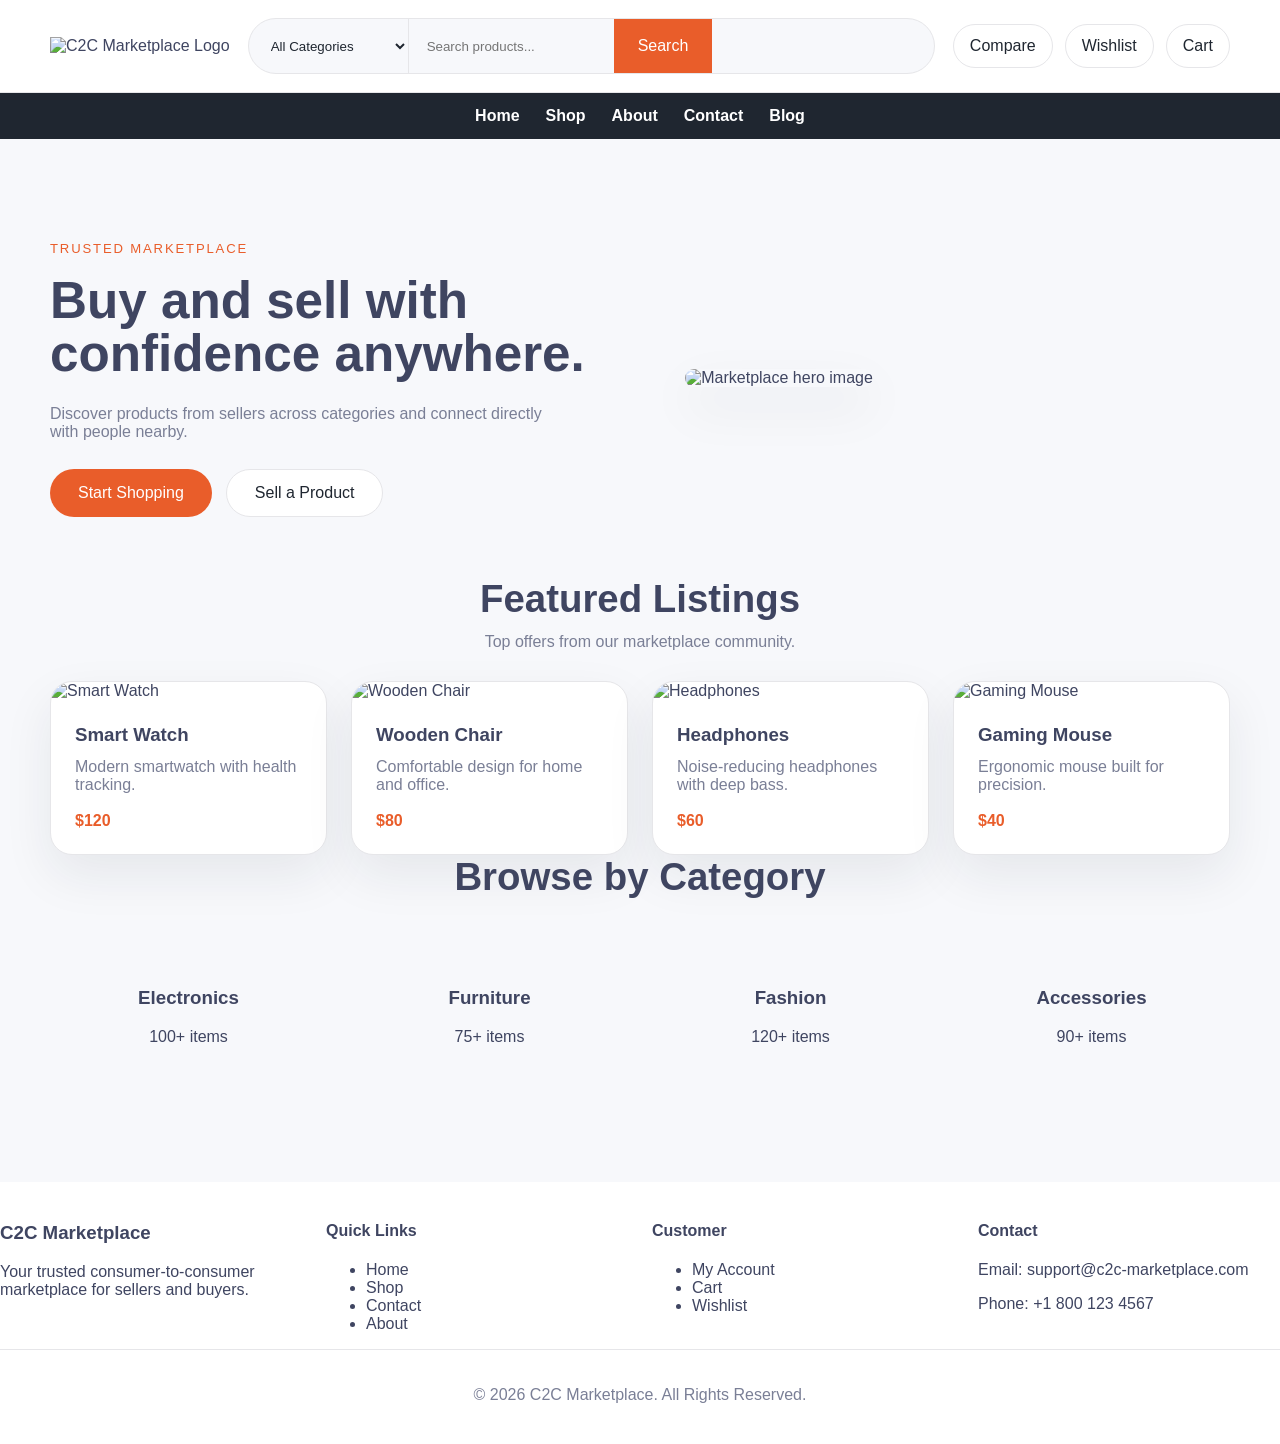
==== index.html @ 76de039e "msukasha a c2c marketplace" ====
<!DOCTYPE html>
<html lang="en-US">
<head>
    <meta charset="UTF-8">
    <meta name="viewport" content="width=device-width, initial-scale=1.0">
    <title>C2C Marketplace</title>
    <link rel="stylesheet" href="style.css">
    <link rel="stylesheet" href="https://cdn.jsdelivr.net/npm/swiper/swiper-bundle.min.css">
</head>
<body>
<header class="header">
    <div class="container header-flex">
        <div class="logo">
            <a href="index.html">
                <img src="Logo/msukasha-high-resolution-logo-transparent (1).png" alt="C2C Marketplace Logo">
            </a>
        </div>

        <div class="search-box">
            <select aria-label="Select category">
                <option>All Categories</option>
                <option>Electronics</option>
                <option>Furniture</option>
                <option>Fashion</option>
                <option>Accessories</option>
            </select>
            <input type="search" placeholder="Search products...">
            <button type="button">Search</button>
        </div>

        <div class="icons">
            <a href="compare.html">Compare</a>
            <a href="wishlist.html">Wishlist</a>
            <a href="cart.html">Cart</a>
        </div>
    </div>
</header>
<nav class="navbar">
    <ul>
        <li><a href="index.html">Home</a></li>
        <li><a href="shop.html">Shop</a></li>
        <li><a href="about-us.html">About</a></li>
        <li><a href="contact.html">Contact</a></li>
        <li><a href="blog.html">Blog</a></li>
    </ul>
</nav>
<main class="page-main">
<section class="hero">
    <div class="container hero-grid">
        <div class="hero-copy">
            <span class="eyebrow">Trusted Marketplace</span>
            <h1>Buy and sell with confidence anywhere.</h1>
            <p>Discover products from sellers across categories and connect directly with people nearby.</p>
            <div class="hero-cta">
                <a class="button" href="shop.html">Start Shopping</a>
                <a class="button button-secondary" href="seller-dashboard.html">Sell a Product</a>
            </div>
        </div>
        <div class="hero-image">
            <img src="https://via.placeholder.com/640x420?text=Marketplace" alt="Marketplace hero image">
        </div>
    </div>
</section>

<section class="featured-products">
    <div class="container section-heading">
        <h2>Featured Listings</h2>
        <p>Top offers from our marketplace community.</p>
    </div>
    <div class="container product-grid">
        <article class="card">
            <img src="https://via.placeholder.com/320x240?text=Smart+Watch" alt="Smart Watch">
            <div class="card-body">
                <h3>Smart Watch</h3>
                <p>Modern smartwatch with health tracking.</p>
                <span class="price">$120</span>
            </div>
        </article>
        <article class="card">
            <img src="https://via.placeholder.com/320x240?text=Wooden+Chair" alt="Wooden Chair">
            <div class="card-body">
                <h3>Wooden Chair</h3>
                <p>Comfortable design for home and office.</p>
                <span class="price">$80</span>
            </div>
        </article>
        <article class="card">
            <img src="https://via.placeholder.com/320x240?text=Headphones" alt="Headphones">
            <div class="card-body">
                <h3>Headphones</h3>
                <p>Noise-reducing headphones with deep bass.</p>
                <span class="price">$60</span>
            </div>
        </article>
        <article class="card">
            <img src="https://via.placeholder.com/320x240?text=Gaming+Mouse" alt="Gaming Mouse">
            <div class="card-body">
                <h3>Gaming Mouse</h3>
                <p>Ergonomic mouse built for precision.</p>
                <span class="price">$40</span>
            </div>
        </article>
    </div>
</section>

<section class="market-categories">
    <div class="container section-heading">
        <h2>Browse by Category</h2>
    </div>
    <div class="container category-grid">
        <div class="category-card"><h3>Electronics</h3><p>100+ items</p></div>
        <div class="category-card"><h3>Furniture</h3><p>75+ items</p></div>
        <div class="category-card"><h3>Fashion</h3><p>120+ items</p></div>
        <div class="category-card"><h3>Accessories</h3><p>90+ items</p></div>
    </div>
</section>
</main>
<footer class="footer">
    <div class="footer-container">
        <div class="footer-col">
            <h3>C2C Marketplace</h3>
            <p>Your trusted consumer-to-consumer marketplace for sellers and buyers.</p>
        </div>
        <div class="footer-col">
            <h4>Quick Links</h4>
            <ul>
                <li><a href="index.html">Home</a></li>
                <li><a href="shop.html">Shop</a></li>
                <li><a href="contact.html">Contact</a></li>
                <li><a href="about-us.html">About</a></li>
            </ul>
        </div>
        <div class="footer-col">
            <h4>Customer</h4>
            <ul>
                <li><a href="my-account.html">My Account</a></li>
                <li><a href="cart.html">Cart</a></li>
                <li><a href="wishlist.html">Wishlist</a></li>
            </ul>
        </div>
        <div class="footer-col">
            <h4>Contact</h4>
            <p>Email: support@c2c-marketplace.com</p>
            <p>Phone: +1 800 123 4567</p>
        </div>
    </div>
    <div class="footer-bottom">
        <p>© 2026 C2C Marketplace. All Rights Reserved.</p>
    </div>
</footer>
<script src="https://cdn.jsdelivr.net/npm/swiper/swiper-bundle.min.js"></script>
<script src="script.js"></script>
</body>
</html>
---- style.css ----
/* C2C Marketplace global stylesheet */
:root {
  --primary: #e95d2a;
  --secondary: #1f2630;
  --surface: #ffffff;
  --surface-2: #f7f8fb;
  --border: #e6e6e9;
  --text: #3f4561;
  --muted: #7a7f96;
  --radius: 22px;
  --shadow: 0 20px 50px rgba(31, 36, 48, 0.08);
  --transition: 0.3s ease;
}

* { box-sizing: border-box; }
html { scroll-behavior: smooth; }
body {
  margin: 0;
  font-family: 'Inter', sans-serif;
  background: var(--surface-2);
  color: var(--text);
}
a { color: inherit; text-decoration: none; }
button { font: inherit; }
.container {
  width: min(1180px, calc(100% - 40px));
  margin: 0 auto;
}
.header {
  background: var(--surface);
  position: sticky;
  top: 0;
  z-index: 100;
  border-bottom: 1px solid var(--border);
}
.header-flex {
  display: flex;
  align-items: center;
  justify-content: space-between;
  gap: 18px;
  padding: 18px 0;
}
.logo img { max-height: 56px; width: auto; display: block; }
.search-box {
  display: flex;
  align-items: center;
  flex: 1;
  min-width: 280px;
  border: 1px solid var(--border);
  border-radius: 999px;
  background: var(--surface-2);
  overflow: hidden;
}
.search-box select,
.search-box input {
  border: none;
  outline: none;
  background: transparent;
  padding: 0 18px;
  height: 54px;
  color: var(--secondary);
}
.search-box select { min-width: 160px; border-right: 1px solid var(--border); }
.search-box button {
  border: none;
  background: var(--primary);
  color: #fff;
  padding: 0 24px;
  height: 54px;
  cursor: pointer;
  transition: background var(--transition);
}
.search-box button:hover { background: #d54d20; }
.icons {
  display: flex;
  gap: 12px;
}
.icons a {
  display: inline-flex;
  align-items: center;
  justify-content: center;
  padding: 12px 16px;
  border-radius: 999px;
  background: var(--surface);
  border: 1px solid var(--border);
  color: var(--secondary);
  transition: var(--transition);
}
.icons a:hover { color: var(--primary); border-color: rgba(233,93,42,0.24); }
.navbar { background: var(--secondary); }
.navbar ul {
  display: flex;
  justify-content: center;
  flex-wrap: wrap;
  gap: 26px;
  list-style: none;
  margin: 0;
  padding: 14px 0;
}
.navbar li a { color: #fff; font-weight: 600; transition: var(--transition); }
.navbar li a:hover { color: var(--primary); }
.page-main { padding: 40px 0 80px; }
.page-header { padding: 40px 0; }
.page-header .container { text-align: center; }
.page-header h1 { margin: 0 0 12px; font-size: clamp(2.4rem, 3vw, 3.8rem); }
.page-header p { margin: 0; color: var(--muted); max-width: 700px; margin-inline: auto; }
.hero { padding: 60px 0; }
.hero-grid { display: grid; gap: 36px; align-items: center; grid-template-columns: minmax(0, 1.1fr) minmax(320px, 1fr); }
.eyebrow { display: inline-block; text-transform: uppercase; letter-spacing: 0.14em; color: var(--primary); margin-bottom: 18px; font-size: 0.82rem; }
.hero-copy h1 { font-size: clamp(2.8rem, 4vw, 4.8rem); margin: 0 0 24px; line-height: 1.04; }
.hero-copy p { max-width: 520px; color: var(--muted); margin-bottom: 28px; }
.hero-cta { display: flex; flex-wrap: wrap; gap: 14px; }
.button { display: inline-flex; align-items: center; justify-content: center; padding: 14px 28px; border-radius: 999px; background: var(--primary); color: #fff; border: none; cursor: pointer; transition: transform var(--transition), background var(--transition); }
.button:hover { transform: translateY(-1px); background: #d54d20; }
.button-secondary { background: #fff; color: var(--secondary); border: 1px solid var(--border); }
.button-secondary:hover { background: #f8f8fb; }
.hero-image img { width: 100%; border-radius: 24px; box-shadow: var(--shadow); }
.section-heading { text-align: center; margin-bottom: 30px; }
.section-heading h2 { margin: 0; font-size: clamp(2rem, 3vw, 2.8rem); }
.section-heading p { color: var(--muted); margin-top: 12px; }
.featured-products .product-grid,
.category-grid,
.product-list,
.dashboard-grid,
.blog-grid,
.compare-grid,
.messages-grid { display: grid; gap: 24px; }
.product-grid { grid-template-columns: repeat(auto-fit, minmax(240px, 1fr)); }
.card, .feature-card, .dashboard-card, .compare-card, .message-card, .blog-card, .product-card { background: var(--surface); border: 1px solid var(--border); border-radius: var(--radius); box-shadow: var(--shadow); overflow: hidden; }
.card img, .blog-card img, .product-card img { width: 100%; display: block; }
.card-body { padding: 24px; }
.card-body h3 { margin: 0 0 12px; }
.card-body p { margin: 0 0 18px; color: var(--muted); }
.price { display: inline-block; color: var(--primary); font-weight: 700; }
.category-grid { grid-template-columns: repeat(auto-fit, minmax(180px, 1fr)); }
.category-card { padding: 40px 24px; text-align: center; border-radius: var(--radius); }
.content-section { display: grid; gap: 24px; }
.feature-grid { grid-template-columns: repeat(auto-fit, minmax(220px, 1fr)); }
.contact-grid { display: grid; grid-template-columns: 1.2fr 1fr; gap: 32px; }
.contact-details, .contact-form { background: var(--surface); border: 1px solid var(--border); border-radius: var(--radius); padding: 32px; }
.contact-box { margin-top: 18px; padding: 20px; background: var(--surface-2); border-radius: 18px; }
.contact-form label, .checkout-form label, .auth-card label { display: block; margin-top: 18px; margin-bottom: 8px; color: var(--secondary); }
.contact-form input, .contact-form textarea, .checkout-form input, .auth-card input { width: 100%; padding: 14px 18px; border: 1px solid var(--border); border-radius: 16px; background: #fff; color: var(--secondary); }
.contact-form textarea { resize: vertical; }
.blog-grid { grid-template-columns: repeat(auto-fit, minmax(320px, 1fr)); }
.blog-card { display: grid; grid-template-rows: auto 1fr; }
.blog-card div { padding: 24px; }
.product-list { grid-template-columns: 1fr; }
.product-card { display: grid; grid-template-columns: 320px minmax(0, 1fr); }
.product-card img { height: 100%; object-fit: cover; }
.product-card div { padding: 24px; }
.product-actions { display: flex; flex-wrap: wrap; gap: 12px; margin-top: 18px; }
.link-button { color: var(--primary); font-weight: 600; }
.cart-page { background: var(--surface); border: 1px solid var(--border); border-radius: var(--radius); padding: 24px; }
.cart-table { display: grid; gap: 12px; }
.cart-row { display: grid; grid-template-columns: 2.5fr 1fr 1fr 1fr; gap: 18px; align-items: center; padding: 16px 0; border-bottom: 1px solid var(--border); }
.cart-header { font-weight: 700; color: var(--secondary); border-bottom: 1px solid var(--border); }
.product-info { display: flex; align-items: center; gap: 16px; }
.product-info img { width: 80px; border-radius: 16px; }
.cart-total, .cart-actions { display: flex; justify-content: space-between; align-items: center; padding: 18px 0; }
.checkout-grid { display: grid; grid-template-columns: 1.2fr 0.8fr; gap: 32px; }
.checkout-form, .checkout-summary, .account-card, .message-card { padding: 32px; }
.checkout-form { background: var(--surface); border: 1px solid var(--border); border-radius: var(--radius); }
.checkout-summary { background: var(--surface); border: 1px solid var(--border); border-radius: var(--radius); }
.summary-item, .summary-total { display: flex; justify-content: space-between; margin-bottom: 16px; }
.summary-total { font-weight: 700; border-top: 1px solid var(--border); padding-top: 16px; }
.track-order-card { max-width: 700px; margin: 0 auto; background: var(--surface); border: 1px solid var(--border); border-radius: var(--radius); padding: 32px; }
.tracking-status { margin-top: 24px; }
.tracking-status h3 { margin-bottom: 12px; }
.tracking-status ul { margin: 0; padding-left: 20px; color: var(--muted); }
.account-grid { grid-template-columns: repeat(auto-fit, minmax(240px, 1fr)); }
.account-card { background: var(--surface); border: 1px solid var(--border); border-radius: var(--radius); }
.auth-page { min-height: calc(100vh - 220px); display: grid; place-items: center; padding: 40px 0; }
.auth-card { width: min(480px, 100%); background: var(--surface); border: 1px solid var(--border); border-radius: var(--radius); padding: 36px; }
.auth-card h1 { margin-top: 0; }
.auth-card input { width: 100%; }
.auth-note { margin-top: 18px; color: var(--muted); }
.dashboard-grid { grid-template-columns: repeat(auto-fit, minmax(220px, 1fr)); }
.dashboard-card { padding: 32px; text-align: center; }
.messages-grid { grid-template-columns: repeat(auto-fit, minmax(280px, 1fr)); }
.message-card { padding: 28px; }
.footer { background: var(--surface); padding: 40px 0 24px; }
.footer-container { display: grid; grid-template-columns: repeat(auto-fit, minmax(210px, 1fr)); gap: 24px; }
.footer h3, .footer h4 { margin-top: 0; }
.footer-bottom { text-align: center; padding-top: 20px; color: var(--muted); border-top: 1px solid var(--border); }
@media (max-width: 920px) {
  .hero-grid, .checkout-grid, .contact-grid { grid-template-columns: 1fr; }
  .product-card { grid-template-columns: 1fr; }
  .search-box { min-width: 0; }
}
@media (max-width: 680px) {
  .header-flex { flex-direction: column; align-items: stretch; }
  .search-box select, .search-box input, .search-box button { height: 48px; }
  .navbar ul { gap: 14px; }
  .card-body, .feature-card, .contact-details, .contact-form, .auth-card, .checkout-form, .checkout-summary { padding: 24px; }
}
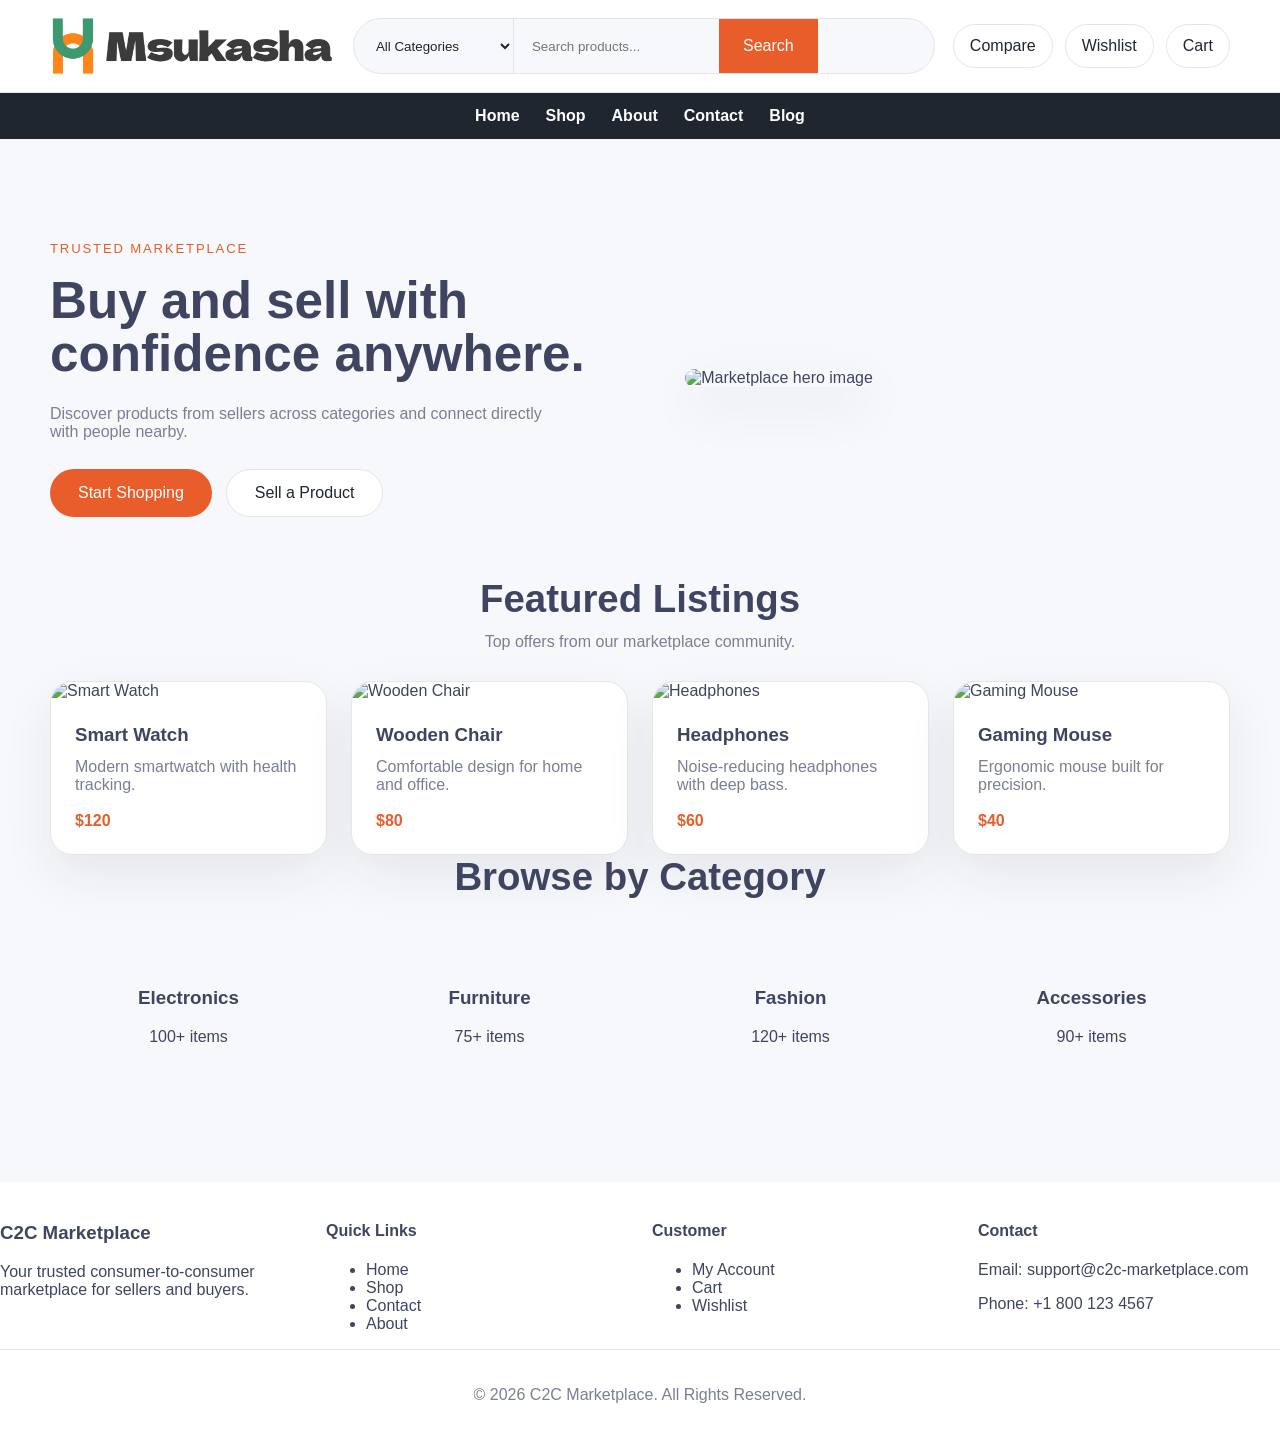
==== commit 3baffcde: "ukasha" ====
--- a/index.html
+++ b/index.html
@@ -12,7 +12,7 @@
     <div class="container header-flex">
         <div class="logo">
             <a href="index.html">
-                <img src="Logo/msukasha-high-resolution-logo-transparent (1).png" alt="C2C Marketplace Logo">
+                <img src="msukasha-high-resolution-logo-transparent (1).png" alt="C2C Marketplace Logo">
             </a>
         </div>
 
